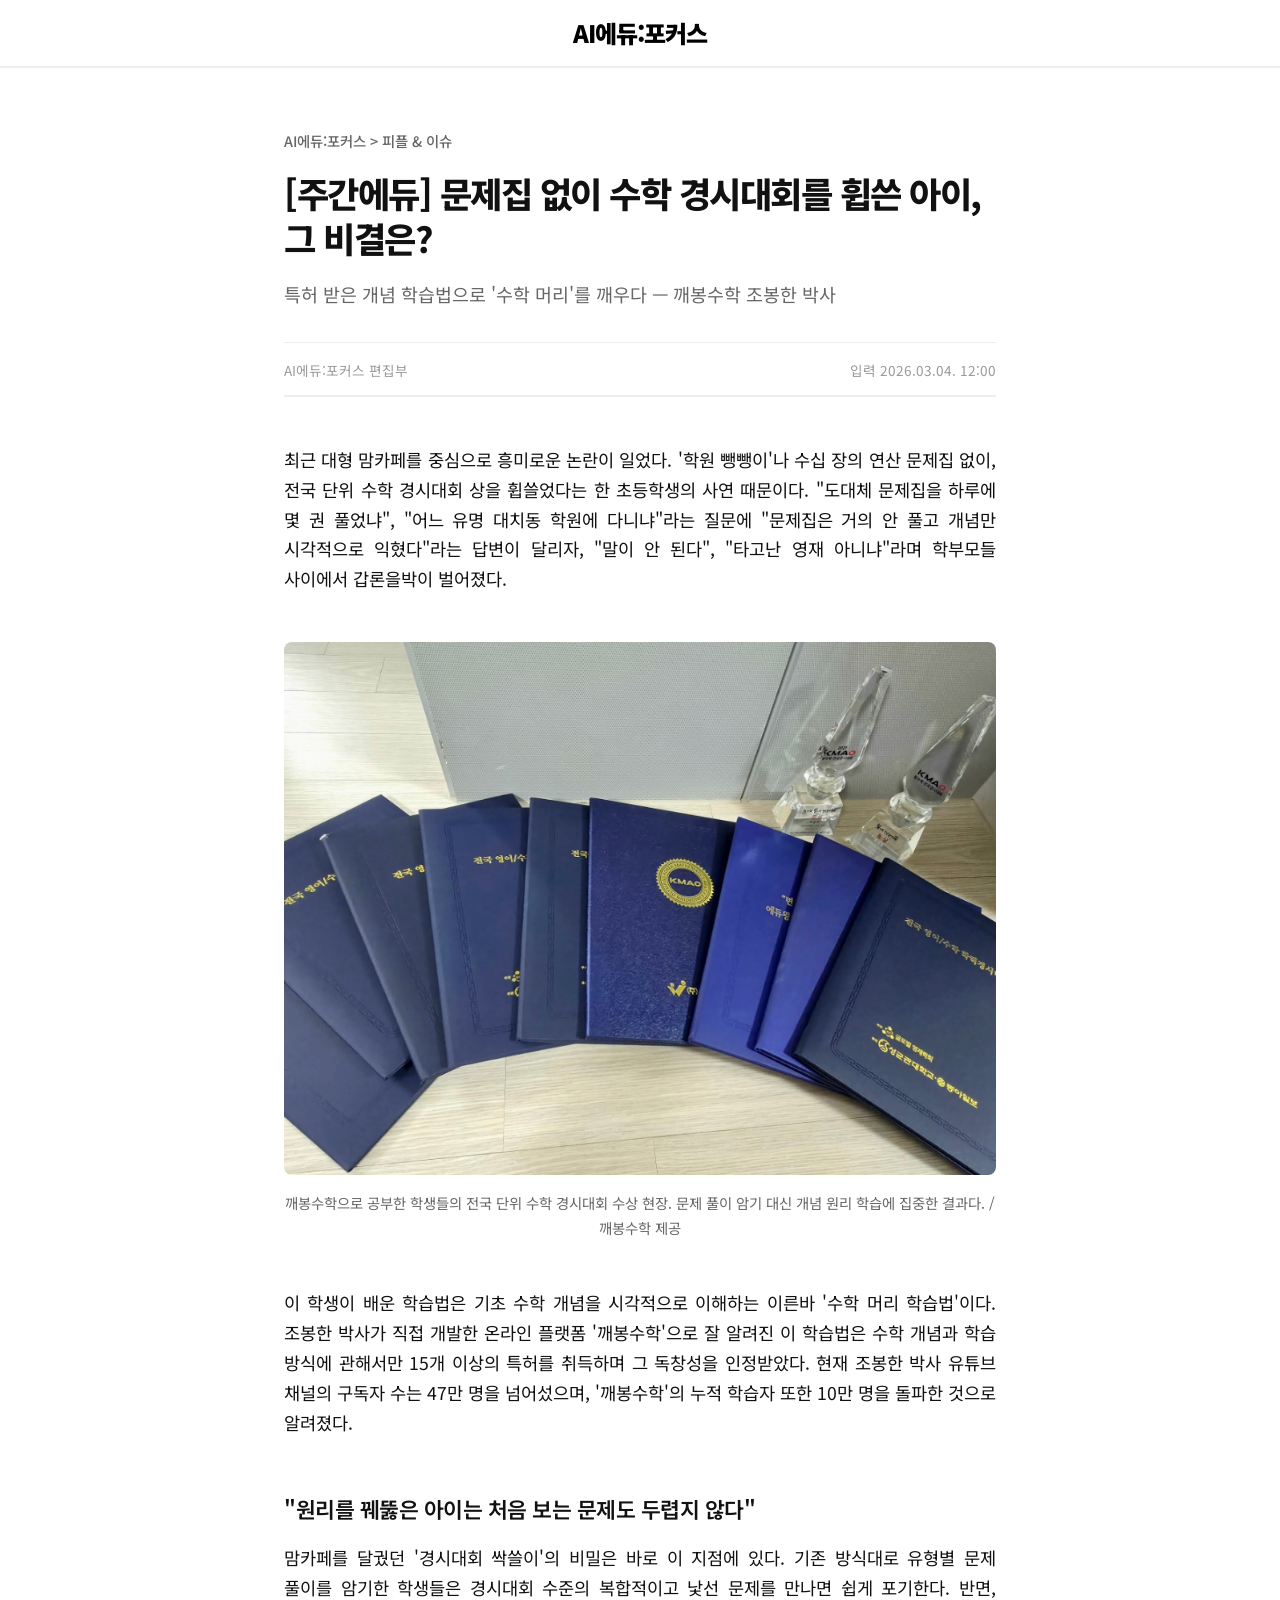
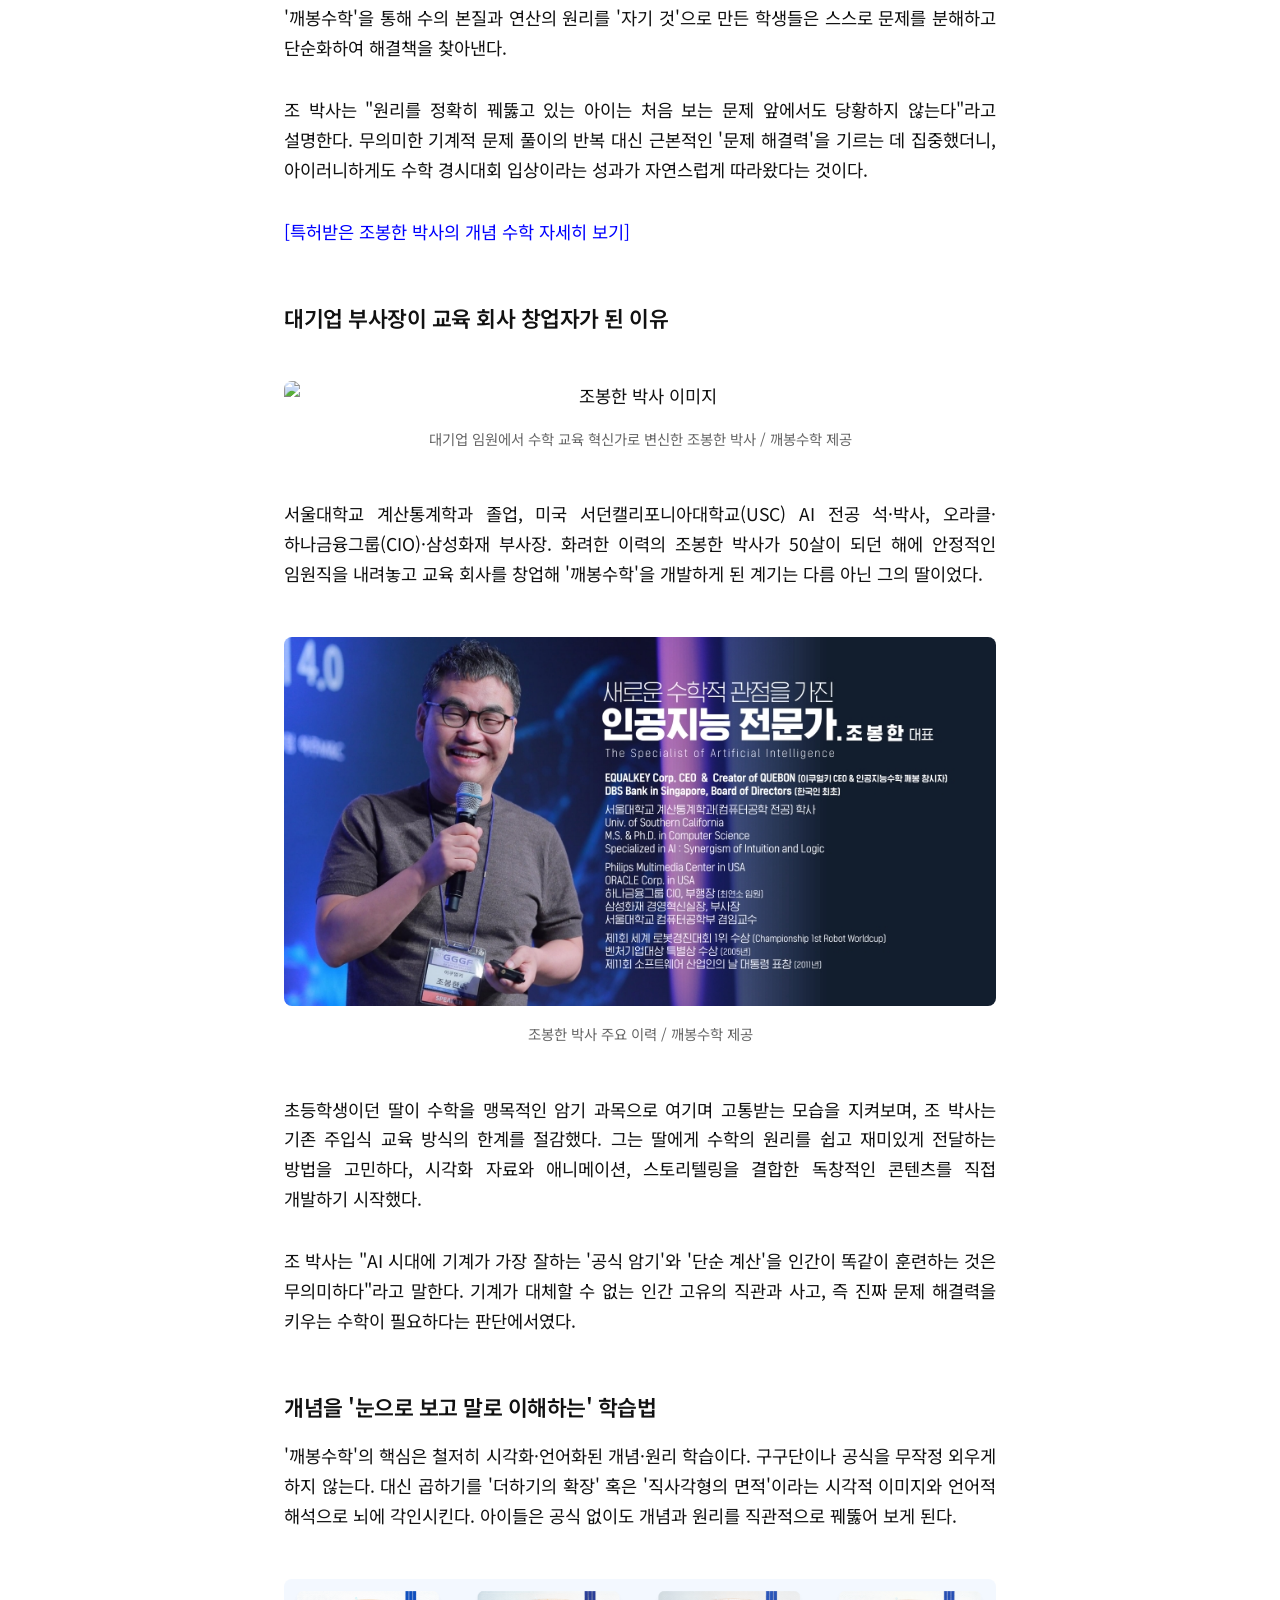
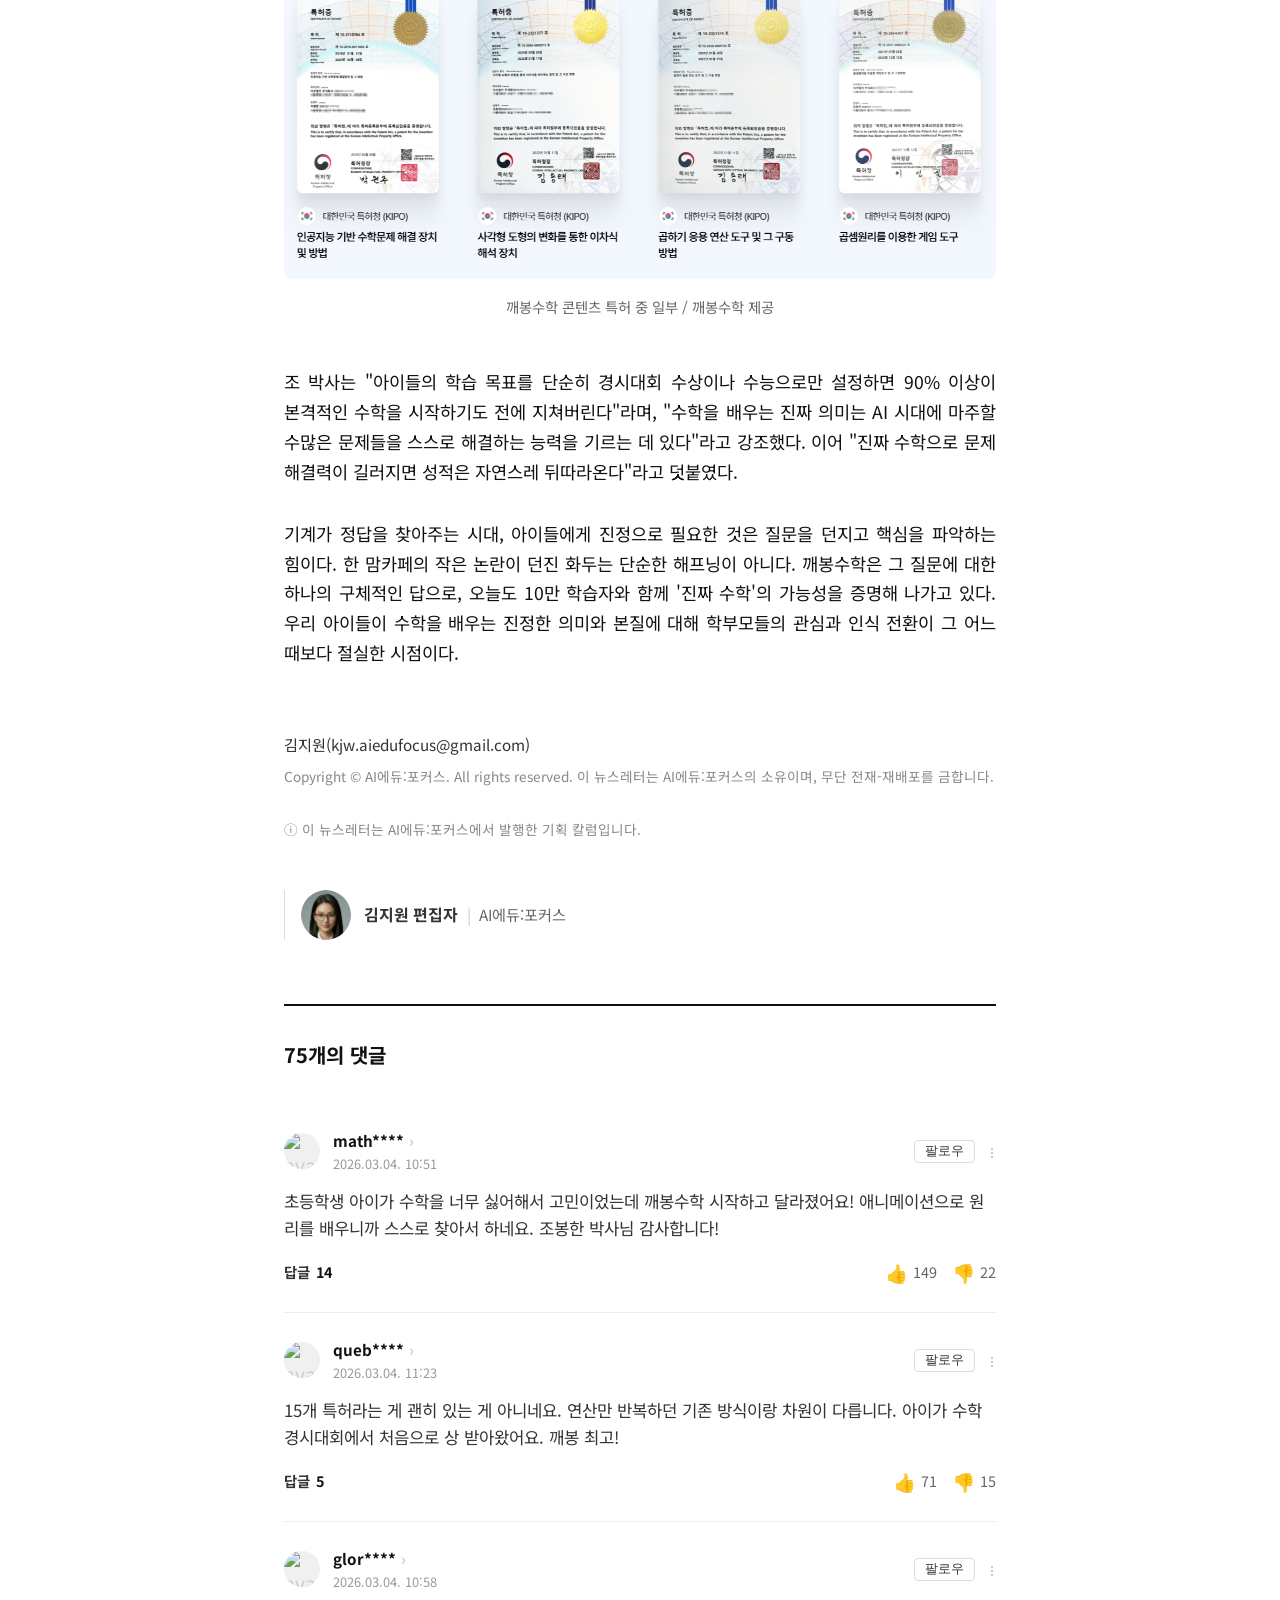
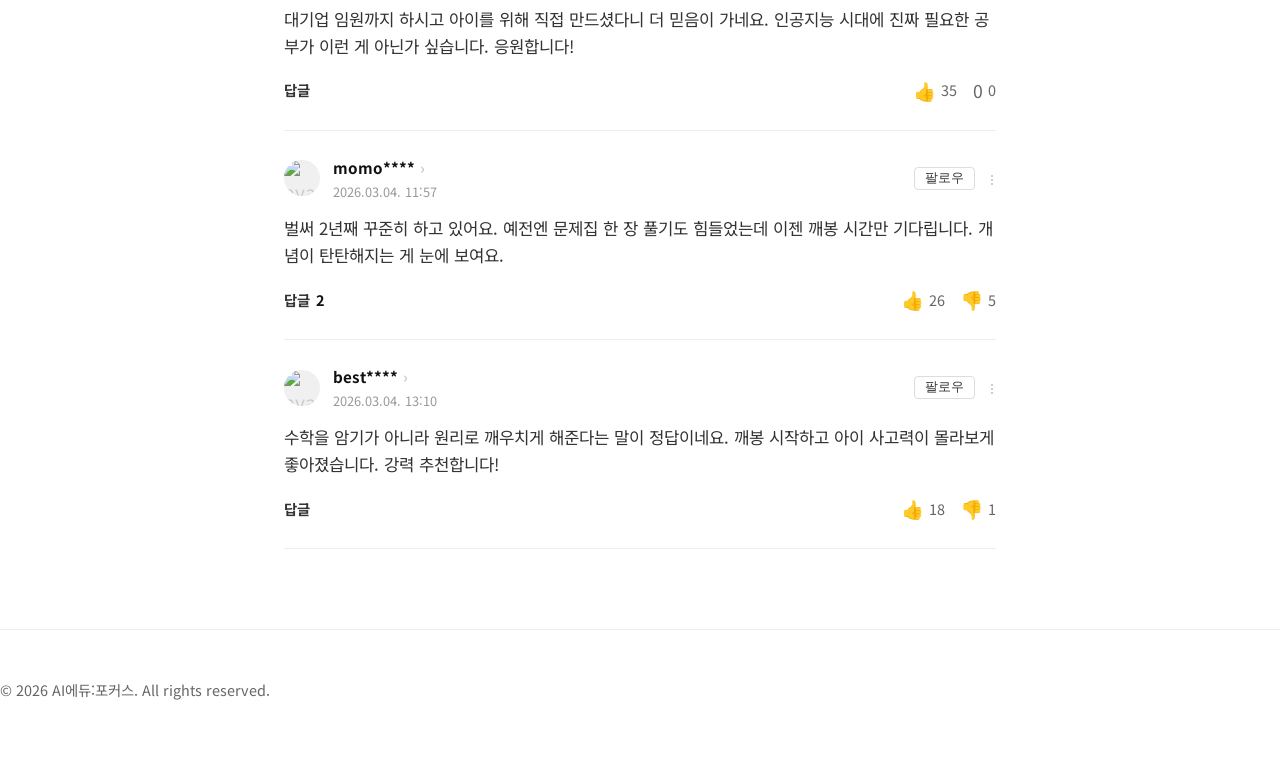
==== article-A-2.html @ d9b3e7bb "기획기사 콘텐츠 랜딩페이지" ====
<!DOCTYPE html>
<html lang="ko">

<head>
    <meta charset="UTF-8">
    <meta name="viewport" content="width=device-width, initial-scale=1.0">
    <title>[AI에듀:포커스] 문제집 없이 수학 경시대회를 휩쓴 아이, 그 비결은?</title>
    <link rel="stylesheet" href="styles.css">
    <link rel="preconnect" href="https://fonts.googleapis.com">
    <link rel="preconnect" href="https://fonts.gstatic.com" crossorigin>
    <link href="https://fonts.googleapis.com/css2?family=Noto+Sans+KR:wght@300;400;500;700;900&display=swap"
        rel="stylesheet">
</head>

<body>

    <header>
        <a href="#" class="logo">AI에듀:포커스</a>
    </header>

    <main>
        <article>
            <header class="article-header">
                <span class="category">AI에듀:포커스 > 피플 & 이슈</span>
                <h1>[주간에듀] 문제집 없이 수학 경시대회를 휩쓴 아이, 그 비결은?</h1>
                <p class="article-subtitle">특허 받은 개념 학습법으로 '수학 머리'를 깨우다 — 깨봉수학 조봉한 박사</p>

                <div class="article-info">
                    <div class="author">AI에듀:포커스 편집부</div>
                    <div class="date">입력 2026.03.04. 12:00</div>
                </div>
            </header>

            <section class="article-content">

                <!-- 도입: 맘카페 논란 -->
                <p>
                    최근 대형 맘카페를 중심으로 흥미로운 논란이 일었다. '학원 뺑뺑이'나 수십 장의 연산 문제집 없이, 전국 단위 수학 경시대회 상을 휩쓸었다는 한 초등학생의 사연 때문이다.
                    "도대체 문제집을 하루에 몇 권 풀었냐", "어느 유명 대치동 학원에 다니냐"라는 질문에 "문제집은 거의 안 풀고 개념만 시각적으로 익혔다"라는 답변이 달리자, "말이 안 된다",
                    "타고난 영재 아니냐"라며 학부모들 사이에서 갑론을박이 벌어졌다.
                </p>

                <!-- 수상 사진: 도입부 직후 배치 -->
                <div class="article-image-container">
                    <img src="img/awards.png" alt="깨봉수학 수상" class="article-image">
                    <p class="image-caption">깨봉수학으로 공부한 학생들의 전국 단위 수학 경시대회 수상 현장. 문제 풀이 암기 대신 개념 원리 학습에 집중한 결과다. / 깨봉수학
                        제공</p>
                </div>

                <!-- 수학 머리 학습법 소개 -->
                <p>
                    이 학생이 배운 학습법은 기초 수학 개념을 시각적으로 이해하는 이른바 '수학 머리 학습법'이다. 조봉한 박사가 직접 개발한 온라인 플랫폼
                    '깨봉수학'으로 잘 알려진 이 학습법은 수학 개념과 학습 방식에 관해서만 15개 이상의 특허를 취득하며 그 독창성을 인정받았다. 현재 조봉한 박사 유튜브 채널의 구독자 수는
                    47만 명을 넘어섰으며, '깨봉수학'의 누적 학습자 또한 10만 명을 돌파한 것으로 알려졌다.
                </p>

                <!-- 소제목: 경시대회 비밀 -->
                <h2 class="article-subheading">"원리를 꿰뚫은 아이는 처음 보는 문제도 두렵지 않다"</h2>

                <p>
                    맘카페를 달궜던 '경시대회 싹쓸이'의 비밀은 바로 이 지점에 있다. 기존 방식대로 유형별 문제 풀이를 암기한 학생들은 경시대회 수준의 복합적이고 낯선 문제를 만나면 쉽게 포기한다.
                    반면, '깨봉수학'을 통해 수의 본질과 연산의 원리를 '자기 것'으로 만든 학생들은 스스로 문제를 분해하고 단순화하여 해결책을 찾아낸다.
                </p>
                <p>
                    조 박사는 "원리를 정확히 꿰뚫고 있는 아이는 처음 보는 문제 앞에서도 당황하지 않는다"라고 설명한다.
                    무의미한 기계적 문제 풀이의 반복 대신 근본적인 '문제 해결력'을 기르는 데 집중했더니, 아이러니하게도 수학 경시대회 입상이라는 성과가 자연스럽게 따라왔다는 것이다.
                </p>

                <p style="margin-top: 30px;">
                    <a href="https://www.quebon.tv/products" style="color: blue; text-decoration: none;" target="_blank"
                        rel="noopener noreferrer">
                        [특허받은 조봉한 박사의 개념 수학 자세히 보기]
                    </a>
                </p>

                <!-- 소제목: 창업 스토리 -->
                <h2 class="article-subheading">대기업 부사장이 교육 회사 창업자가 된 이유</h2>

                <!-- 조봉한 박사 프로필 사진: 창업 스토리 직전 배치 -->
                <div class="article-image-container">
                    <img src="img/1Q2A0062.jpg" alt="조봉한 박사 이미지" class="article-image">
                    <p class="image-caption">대기업 임원에서 수학 교육 혁신가로 변신한 조봉한 박사 / 깨봉수학 제공</p>
                </div>

                <p>
                    서울대학교 계산통계학과 졸업, 미국 서던캘리포니아대학교(USC) AI 전공 석·박사, 오라클·하나금융그룹(CIO)·삼성화재 부사장. 화려한 이력의 조봉한 박사가
                    50살이 되던 해에 안정적인 임원직을 내려놓고 교육 회사를 창업해 '깨봉수학'을 개발하게 된 계기는 다름 아닌 그의 딸이었다.
                </p>

                <!-- 주요 이력 이미지: 이력 소개 직후 배치 -->
                <div class="article-image-container">
                    <img src="img/sam profile_1121.jpg" alt="조봉한 박사 주요 이력" class="article-image">
                    <p class="image-caption">조봉한 박사 주요 이력 / 깨봉수학 제공</p>
                </div>

                <p>
                    초등학생이던 딸이 수학을 맹목적인 암기 과목으로 여기며 고통받는 모습을 지켜보며, 조 박사는 기존 주입식 교육 방식의 한계를 절감했다.
                    그는 딸에게 수학의 원리를 쉽고 재미있게 전달하는 방법을 고민하다, 시각화 자료와 애니메이션, 스토리텔링을 결합한 독창적인 콘텐츠를 직접 개발하기 시작했다.
                </p>
                <p>
                    조 박사는 "AI 시대에 기계가 가장 잘하는 '공식 암기'와 '단순 계산'을 인간이 똑같이 훈련하는 것은 무의미하다"라고 말한다.
                    기계가 대체할 수 없는 인간 고유의 직관과 사고, 즉 진짜 문제 해결력을 키우는 수학이 필요하다는 판단에서였다.
                </p>

                <!-- 소제목: 학습법 원리 -->
                <h2 class="article-subheading">개념을 '눈으로 보고 말로 이해하는' 학습법</h2>

                <p>
                    '깨봉수학'의 핵심은 철저히 시각화·언어화된 개념·원리 학습이다. 구구단이나 공식을 무작정 외우게 하지 않는다. 대신 곱하기를 '더하기의 확장' 혹은 '직사각형의 면적'이라는
                    시각적 이미지와 언어적 해석으로 뇌에 각인시킨다. 아이들은 공식 없이도 개념과 원리를 직관적으로 꿰뚫어 보게 된다.
                </p>

                <!-- 특허 이미지: 학습법 원리 설명 직후 배치 -->
                <div class="article-image-container">
                    <img src="img/patent.png" alt="특허" class="article-image">
                    <p class="image-caption">깨봉수학 콘텐츠 특허 중 일부 / 깨봉수학 제공</p>
                </div>

                <p>
                    조 박사는 "아이들의 학습 목표를 단순히 경시대회 수상이나 수능으로만 설정하면 90% 이상이 본격적인 수학을 시작하기도 전에 지쳐버린다"라며,
                    "수학을 배우는 진짜 의미는 AI 시대에 마주할 수많은 문제들을 스스로 해결하는 능력을 기르는 데 있다"라고 강조했다.
                    이어 "진짜 수학으로 문제 해결력이 길러지면 성적은 자연스레 뒤따라온다"라고 덧붙였다.
                </p>

                <!-- 마무리 -->
                <p>
                    기계가 정답을 찾아주는 시대, 아이들에게 진정으로 필요한 것은 질문을 던지고 핵심을 파악하는 힘이다.
                    한 맘카페의 작은 논란이 던진 화두는 단순한 해프닝이 아니다. 깨봉수학은 그 질문에 대한 하나의 구체적인 답으로,
                    오늘도 10만 학습자와 함께 '진짜 수학'의 가능성을 증명해 나가고 있다.
                    우리 아이들이 수학을 배우는 진정한 의미와 본질에 대해 학부모들의 관심과 인식 전환이 그 어느 때보다 절실한 시점이다.
                </p>

                <div class="reporter-email">김지원(kjw.aiedufocus@gmail.com)</div>
                <div class="article-copyright">
                    Copyright © AI에듀:포커스. All rights reserved. 이 뉴스레터는 AI에듀:포커스의 소유이며, 무단 전재-재배포를 금합니다.
                </div>
                <div class="article-category-tag">
                    ⓘ 이 뉴스레터는 AI에듀:포커스에서 발행한 기획 칼럼입니다.
                </div>

                <div class="reporter-byline">
                    <div class="reporter-avatar"><img src="img/reporter-kjw-avatar.png" alt="김지원 편집자"></div>
                    <div class="reporter-info">
                        <span class="reporter-name">김지원 편집자</span>
                        <span class="reporter-sep">|</span>
                        <span class="reporter-company">AI에듀:포커스</span>
                    </div>
                </div>
            </section>

            <section class="comment-section">
                <div class="comment-count">
                    75개의 댓글
                </div>

                <ul class="comment-list">
                    <!-- Comment 1 -->
                    <li class="comment-item">
                        <div class="comment-header">
                            <div class="comment-user-info">
                                <div class="user-avatar">
                                    <img src="https://api.dicebear.com/7.x/avataaars/svg?seed=Lucky" alt="avatar">
                                </div>
                                <div class="user-name-wrapper">
                                    <span class="user-name">math****</span>
                                    <span class="comment-date">2026.03.04. 10:51</span>
                                </div>
                            </div>
                            <div class="comment-actions-right">
                                <button class="btn-follow">팔로우</button>
                                <span style="color: #ccc; cursor: pointer;">⋮</span>
                            </div>
                        </div>
                        <div class="comment-body">
                            초등학생 아이가 수학을 너무 싫어해서 고민이었는데 깨봉수학 시작하고 달라졌어요! 애니메이션으로 원리를 배우니까 스스로 찾아서 하네요. 조봉한 박사님 감사합니다!
                        </div>
                        <div class="comment-footer">
                            <a href="#" class="btn-reply">답글 <span class="reply-count">14</span></a>
                            <div class="comment-votes">
                                <div class="vote-item"><span class="vote-icon">👍</span> 149</div>
                                <div class="vote-item"><span class="vote-icon">👎</span> 22</div>
                            </div>
                        </div>
                    </li>

                    <!-- Comment 2 -->
                    <li class="comment-item">
                        <div class="comment-header">
                            <div class="comment-user-info">
                                <div class="user-avatar">
                                    <img src="https://api.dicebear.com/7.x/avataaars/svg?seed=Happy" alt="avatar">
                                </div>
                                <div class="user-name-wrapper">
                                    <span class="user-name">queb****</span>
                                    <span class="comment-date">2026.03.04. 11:23</span>
                                </div>
                            </div>
                            <div class="comment-actions-right">
                                <button class="btn-follow">팔로우</button>
                                <span style="color: #ccc; cursor: pointer;">⋮</span>
                            </div>
                        </div>
                        <div class="comment-body">
                            15개 특허라는 게 괜히 있는 게 아니네요. 연산만 반복하던 기존 방식이랑 차원이 다릅니다. 아이가 수학 경시대회에서 처음으로 상 받아왔어요. 깨봉 최고!
                        </div>
                        <div class="comment-footer">
                            <a href="#" class="btn-reply">답글 <span class="reply-count">5</span></a>
                            <div class="comment-votes">
                                <div class="vote-item"><span class="vote-icon">👍</span> 71</div>
                                <div class="vote-item"><span class="vote-icon">👎</span> 15</div>
                            </div>
                        </div>
                    </li>

                    <!-- Comment 3 -->
                    <li class="comment-item">
                        <div class="comment-header">
                            <div class="comment-user-info">
                                <div class="user-avatar">
                                    <img src="https://api.dicebear.com/7.x/avataaars/svg?seed=Simba" alt="avatar">
                                </div>
                                <div class="user-name-wrapper">
                                    <span class="user-name">glor****</span>
                                    <span class="comment-date">2026.03.04. 10:58</span>
                                </div>
                            </div>
                            <div class="comment-actions-right">
                                <button class="btn-follow">팔로우</button>
                                <span style="color: #ccc; cursor: pointer;">⋮</span>
                            </div>
                        </div>
                        <div class="comment-body">
                            대기업 임원까지 하시고 아이를 위해 직접 만드셨다니 더 믿음이 가네요. 인공지능 시대에 진짜 필요한 공부가 이런 게 아닌가 싶습니다. 응원합니다!
                        </div>
                        <div class="comment-footer">
                            <a href="#" class="btn-reply">답글</a>
                            <div class="comment-votes">
                                <div class="vote-item"><span class="vote-icon">👍</span> 35</div>
                                <div class="vote-item"><span class="vote-icon">0</span> 0</div>
                            </div>
                        </div>
                    </li>

                    <!-- Comment 4 -->
                    <li class="comment-item">
                        <div class="comment-header">
                            <div class="comment-user-info">
                                <div class="user-avatar">
                                    <img src="https://api.dicebear.com/7.x/avataaars/svg?seed=Bear" alt="avatar">
                                </div>
                                <div class="user-name-wrapper">
                                    <span class="user-name">momo****</span>
                                    <span class="comment-date">2026.03.04. 11:57</span>
                                </div>
                            </div>
                            <div class="comment-actions-right">
                                <button class="btn-follow">팔로우</button>
                                <span style="color: #ccc; cursor: pointer;">⋮</span>
                            </div>
                        </div>
                        <div class="comment-body">
                            벌써 2년째 꾸준히 하고 있어요. 예전엔 문제집 한 장 풀기도 힘들었는데 이젠 깨봉 시간만 기다립니다. 개념이 탄탄해지는 게 눈에 보여요.
                        </div>
                        <div class="comment-footer">
                            <a href="#" class="btn-reply">답글 <span class="reply-count">2</span></a>
                            <div class="comment-votes">
                                <div class="vote-item"><span class="vote-icon">👍</span> 26</div>
                                <div class="vote-item"><span class="vote-icon">👎</span> 5</div>
                            </div>
                        </div>
                    </li>

                    <!-- Comment 5 -->
                    <li class="comment-item">
                        <div class="comment-header">
                            <div class="comment-user-info">
                                <div class="user-avatar">
                                    <img src="https://api.dicebear.com/7.x/avataaars/svg?seed=Daisy" alt="avatar">
                                </div>
                                <div class="user-name-wrapper">
                                    <span class="user-name">best****</span>
                                    <span class="comment-date">2026.03.04. 13:10</span>
                                </div>
                            </div>
                            <div class="comment-actions-right">
                                <button class="btn-follow">팔로우</button>
                                <span style="color: #ccc; pointer-events: none;">⋮</span>
                            </div>
                        </div>
                        <div class="comment-body">
                            수학을 암기가 아니라 원리로 깨우치게 해준다는 말이 정답이네요. 깨봉 시작하고 아이 사고력이 몰라보게 좋아졌습니다. 강력 추천합니다!
                        </div>
                        <div class="comment-footer">
                            <a href="#" class="btn-reply">답글</a>
                            <div class="comment-votes">
                                <div class="vote-item"><span class="vote-icon">👍</span> 18</div>
                                <div class="vote-item"><span class="vote-icon">👎</span> 1</div>
                            </div>
                        </div>
                    </li>
                </ul>
            </section>
        </article>
    </main>

    <footer>
        <p>&copy; 2026 AI에듀:포커스. All rights reserved.</p>
    </footer>

</body>

</html>
---- styles.css ----
:root {
    --bg-color: #ffffff;
    --text-color: #111111;
    --secondary-text: #666666;
    --border-color: #eeeeee;
    --accent-color: #000000;
    --font-family: 'Noto Sans KR', 'Inter', -apple-system, BlinkMacSystemFont, 'Segoe UI', Roboto, sans-serif;
    --max-width: 760px;
}

* {
    margin: 0;
    padding: 0;
    box-sizing: border-box;
}

body {
    background-color: var(--bg-color);
    color: var(--text-color);
    font-family: var(--font-family);
    line-height: 1.7;
    -webkit-font-smoothing: antialiased;
}

/* Header */
header {
    border-bottom: 2px solid var(--border-color);
    padding: 0.8rem 0;
    text-align: center;
    position: sticky;
    top: 0;
    background: rgba(255, 255, 255, 0.95);
    backdrop-filter: blur(5px);
    z-index: 9999;
}

.logo {
    font-size: 1.5rem;
    font-weight: 900;
    letter-spacing: -1px;
    color: var(--accent-color);
    text-decoration: none;
}

/* Main Layout */
main {
    max-width: var(--max-width);
    margin: 3rem auto;
    padding: 0 1.5rem;
    /* 본문 좌우 여백 설정 */
}

/* Article Header */
.article-header {
    margin-bottom: 3rem;
    text-align: left;
    position: relative;
    z-index: 1;
}

.category {
    font-size: 0.9rem;
    color: var(--secondary-text);
    margin-bottom: 1rem;
    display: block;
    font-weight: 500;
}

h1 {
    font-size: 2.2rem;
    line-height: 1.3;
    font-weight: 800;
    margin-bottom: 1.2rem;
    letter-spacing: -1.5px;
    word-break: keep-all;
}

.article-subtitle {
    font-size: 1.15rem;
    color: var(--secondary-text);
    margin-bottom: 2rem;
    font-weight: 400;
    line-height: 1.6;
}

.article-info {
    font-size: 0.85rem;
    color: #999;
    border-top: 1px solid var(--border-color);
    padding-top: 1rem;
    display: flex;
    justify-content: space-between;
}

/* Article Content */
.article-content {
    font-size: 1.1rem;
}

p {
    margin-bottom: 2rem;
    word-break: keep-all;
    text-align: justify;
}

.article-subheading {
    font-size: 1.35rem;
    font-weight: 600;
    margin: 3.5rem 0 1.2rem;
    line-height: 1.4;
    letter-spacing: -0.5px;
    word-break: keep-all;
}

.highlight-box {
    background-color: #f9f9f9;
    padding: 2rem;
    border-left: 4px solid var(--accent-color);
    margin: 3rem 0;
    font-style: italic;
    font-size: 1.1rem;
}

/* =========================================
   통합 이미지 스타일 최적화 (가장 중요한 부분)
========================================= */
.article-image-container {
    width: 100%;
    /* 본문 텍스트 영역의 너비를 넘지 않게 100%로 제한 */
    margin: 3rem 0;
    /* 이미지 위아래 넉넉한 여백 추가 */
    text-align: center;
    /* 캡션 텍스트 가운데 정렬 */
}

.article-image {
    display: block;
    width: 100%;
    /* 이미지가 본문 너비에 딱 맞게 꽉 차도록 설정 */
    height: auto;
    /* 비율이 깨지지 않게 높이 자동 조절 */
    margin: 0 auto;
    /* 이미지를 중앙에 배치 */
    border-radius: 8px;
    /* 모서리를 부드럽게 (원치 않으면 삭제) */
}

.image-caption {
    font-size: 0.9rem;
    color: var(--secondary-text);
    margin-top: 10px;
}

/* Footer */
footer {
    border-top: 1px solid var(--border-color);
    padding: 3rem 0;
    margin-top: 5rem;
    text-align: center;
    color: var(--secondary-text);
    font-size: 0.9rem;
}

/* =========================================
   Portal (Index) Page Styles
========================================= */
.portal-container {
    max-width: 900px; /* 포털은 약간 더 넓게 설정 */
    margin: 4rem auto;
    padding: 0 1.5rem;
}

.portal-header {
    text-align: center;
    margin-bottom: 5rem;
}

.portal-title {
    font-size: 3rem;
    font-weight: 900;
    letter-spacing: -2px;
    margin-bottom: 1rem;
}

.portal-subtitle {
    font-size: 1.2rem;
    color: var(--secondary-text);
    max-width: 500px;
    margin: 0 auto;
}

.article-grid {
    display: grid;
    grid-template-columns: repeat(2, 1fr);
    gap: 2.5rem;
    margin-bottom: 5rem;
}

.article-card {
    text-decoration: none;
    color: inherit;
    display: flex;
    flex-direction: column;
    background: #fff;
    border: 1px solid var(--border-color);
    border-radius: 12px;
    overflow: hidden;
    transition: all 0.3s cubic-bezier(0.4, 0, 0.2, 1);
    position: relative;
    top: 0;
}

.article-card:hover {
    top: -8px;
    box-shadow: 0 20px 40px rgba(0,0,0,0.08);
    border-color: #ddd;
}

.card-image-wrap {
    width: 100%;
    aspect-ratio: 16 / 9;
    background-color: #f5f5f5;
    overflow: hidden;
}

.card-image-wrap img {
    width: 100%;
    height: 100%;
    object-fit: cover;
    transition: transform 0.5s ease;
}

.article-card:hover .card-image-wrap img {
    transform: scale(1.05);
}

.card-content {
    padding: 1.5rem;
    display: flex;
    flex-direction: column;
    flex-grow: 1;
}

.card-category {
    font-size: 0.8rem;
    font-weight: 700;
    color: #5566aa;
    text-transform: uppercase;
    margin-bottom: 0.8rem;
    letter-spacing: 0.5px;
}

.card-title {
    font-size: 1.3rem;
    font-weight: 800;
    line-height: 1.4;
    margin-bottom: 1rem;
    word-break: keep-all;
}

.card-excerpt {
    font-size: 0.95rem;
    color: var(--secondary-text);
    line-height: 1.6;
    margin-bottom: 1.5rem;
    flex-grow: 1;
    display: -webkit-box;
    -webkit-line-clamp: 2;
    line-clamp: 2;
    -webkit-box-orient: vertical;
    overflow: hidden;
}

.card-footer {
    border-top: 1px solid #f0f0f0;
    padding-top: 1rem;
    font-size: 0.85rem;
    color: #999;
    display: flex;
    justify-content: space-between;
    align-items: center;
}

.version-badge {
    background: #f0f0f0;
    padding: 2px 8px;
    border-radius: 4px;
    font-weight: 600;
    font-size: 0.75rem;
    color: #666;
}

/* Section Dividers */
.section-title {
    font-size: 1.5rem;
    font-weight: 800;
    margin-bottom: 2rem;
    padding-bottom: 0.8rem;
    border-bottom: 2px solid var(--accent-color);
}

/* Animations */
@keyframes fadeInUp {
    from {
        opacity: 0;
        transform: translateY(20px);
    }
    to {
        opacity: 1;
        transform: translateY(0);
    }
}

.staggered-entry > * {
    opacity: 0;
    animation: fadeInUp 0.6s ease forwards;
}

.staggered-entry > *:nth-child(1) { animation-delay: 0.1s; }
.staggered-entry > *:nth-child(2) { animation-delay: 0.2s; }
.staggered-entry > *:nth-child(3) { animation-delay: 0.3s; }
.staggered-entry > *:nth-child(4) { animation-delay: 0.4s; }

/* Responsive Grid */
@media (max-width: 768px) {
    .article-grid {
        grid-template-columns: 1fr;
    }
    .portal-title {
        font-size: 2.2rem;
    }
}

.reporter-email {
    margin-top: 4rem;
    font-size: 0.95rem;
    color: #333;
    margin-bottom: 0.5rem;
}

.article-copyright {
    font-size: 0.85rem;
    color: #888;
    margin-bottom: 2rem;
    line-height: 1.5;
}

.article-category-tag {
    font-size: 0.85rem;
    color: #888;
    margin-bottom: 3rem;
    display: flex;
    align-items: center;
    gap: 0.4rem;
}

.article-category-tag span {
    background-color: #f0f4ff;
    color: #5566aa;
    padding: 0 4px;
    border-radius: 2px;
}

/* =========================================
   기자 바이라인 (Reporter Byline)
========================================= */
.reporter-byline {
    margin: 3rem 0;
    padding-left: 1rem;
    border-left: 1px solid #ddd;
    display: flex;
    align-items: center;
    gap: 0.8rem;
}

.reporter-avatar {
    width: 50px;
    height: 50px;
    background-color: #e0e0e0;
    border-radius: 50%;
    display: flex;
    align-items: center;
    justify-content: center;
    overflow: hidden;
}

.reporter-avatar img {
    width: 100%;
    height: 100%;
    object-fit: cover;
}

.reporter-avatar i {
    width: 100%;
    height: 100%;
    background-image: url('data:image/svg+xml;utf8,<svg xmlns="http://www.w3.org/2000/svg" viewBox="0 0 24 24" fill="%23FFFFFF"><path d="M12 12c2.21 0 4-1.79 4-4s-1.79-4-4-4-4 1.79-4 4 1.79 4 4 4zm0 2c-2.67 0-8 1.34-8 4v2h16v-2c0-2.66-5.33-4-8-4z"/></svg>');
    background-size: cover;
}

.reporter-info {
    font-size: 1rem;
    color: #333;
}

.reporter-name {
    font-weight: 700;
}

.reporter-sep {
    color: #ccc;
    margin: 0 0.3rem;
}

.reporter-company {
    color: #666;
    font-size: 0.95rem;
}

/* =========================================
   댓글 섹션 (Comment Section)
========================================= */
.comment-section {
    margin-top: 4rem;
    padding-top: 2rem;
    border-top: 2px solid var(--text-color);
}

.comment-count {
    font-size: 1.25rem;
    font-weight: 700;
    margin-bottom: 2rem;
    display: flex;
    align-items: center;
    gap: 0.5rem;
}

.comment-list {
    list-style: none;
}

.comment-item {
    padding: 1.5rem 0;
    border-bottom: 1px solid var(--border-color);
}

.comment-header {
    display: flex;
    align-items: center;
    justify-content: space-between;
    margin-bottom: 0.8rem;
}

.comment-user-info {
    display: flex;
    align-items: center;
    gap: 0.8rem;
}

.user-avatar {
    width: 36px;
    height: 36px;
    background-color: #f0f0f0;
    border-radius: 50%;
    display: flex;
    align-items: center;
    justify-content: center;
    font-size: 1.2rem;
    color: #ccc;
    overflow: hidden;
}

.user-avatar img {
    width: 100%;
    height: 100%;
    object-fit: cover;
}

.user-name-wrapper {
    display: flex;
    flex-direction: column;
}

.user-name {
    font-weight: 700;
    font-size: 0.95rem;
    display: flex;
    align-items: center;
    gap: 0.3rem;
}

.user-name::after {
    content: '›';
    color: #ccc;
}

.comment-date {
    font-size: 0.8rem;
    color: #999;
}

.comment-actions-right {
    display: flex;
    align-items: center;
    gap: 0.8rem;
}

.btn-follow {
    background: none;
    border: 1px solid #ddd;
    border-radius: 4px;
    padding: 2px 10px;
    font-size: 0.8rem;
    color: #333;
    cursor: pointer;
}

.comment-body {
    font-size: 1.05rem;
    color: #333;
    line-height: 1.6;
    margin-bottom: 1rem;
    word-break: break-all;
}

.comment-footer {
    display: flex;
    align-items: center;
    justify-content: space-between;
}

.btn-reply {
    font-size: 0.9rem;
    font-weight: 700;
    color: #333;
    text-decoration: none;
    display: flex;
    align-items: center;
    gap: 0.4rem;
}

.reply-count {
    color: var(--text-color);
}

.comment-votes {
    display: flex;
    align-items: center;
    gap: 1rem;
}

.vote-item {
    display: flex;
    align-items: center;
    gap: 0.3rem;
    font-size: 0.9rem;
    color: #666;
    cursor: pointer;
}

.vote-icon {
    font-size: 1.1rem;
}

/* Responsive */
@media (max-width: 768px) {
    h1 {
        font-size: 2rem;
    }

    .article-subtitle {
        font-size: 1.1rem;
    }
}

/* 본문 이미지 컨테이너 스타일 */
.representative-image-container {
    width: 100%;
    /* 부모 요소(콘텐츠 영역) 너비를 가득 채웁니다 */
    margin: 3rem 0;
    /* 본문 텍스트와 구분하기 위해 위아래 여백을 넉넉히 줍니다 */
    text-align: center;
    /* 캡션을 가운데 정렬합니다 */
}

/* 이미지 스타일 */
img.representative-image {
    display: block;
    /* 블록 요소로 만들어 가운데 정렬을 가능하게 합니다 */
    width: 100%;
    /* 이미지를 콘텐츠 너비에 맞게 꽉 채웁니다 */
    height: auto;
    /* 비율을 유지하며 높이를 자동으로 조정합니다 */
    margin: 0 auto;
    /* 이미지를 컨테이너 내에서 가운데 정렬합니다 */
}

/* 캡션 스타일 */
.image-caption {
    font-size: 0.9rem;
    /* 글꼴 크기를 본문보다 약간 작게 설정합니다 */
    color: var(--secondary-text);
    /* 글꼴 색상을 회색 톤으로 설정합니다 */
    margin-top: 1rem;
    /* 이미지와 캡션 사이 여백을 줍니다 */
    text-align: center;
    /* 캡션을 가운데 정렬합니다 */
}
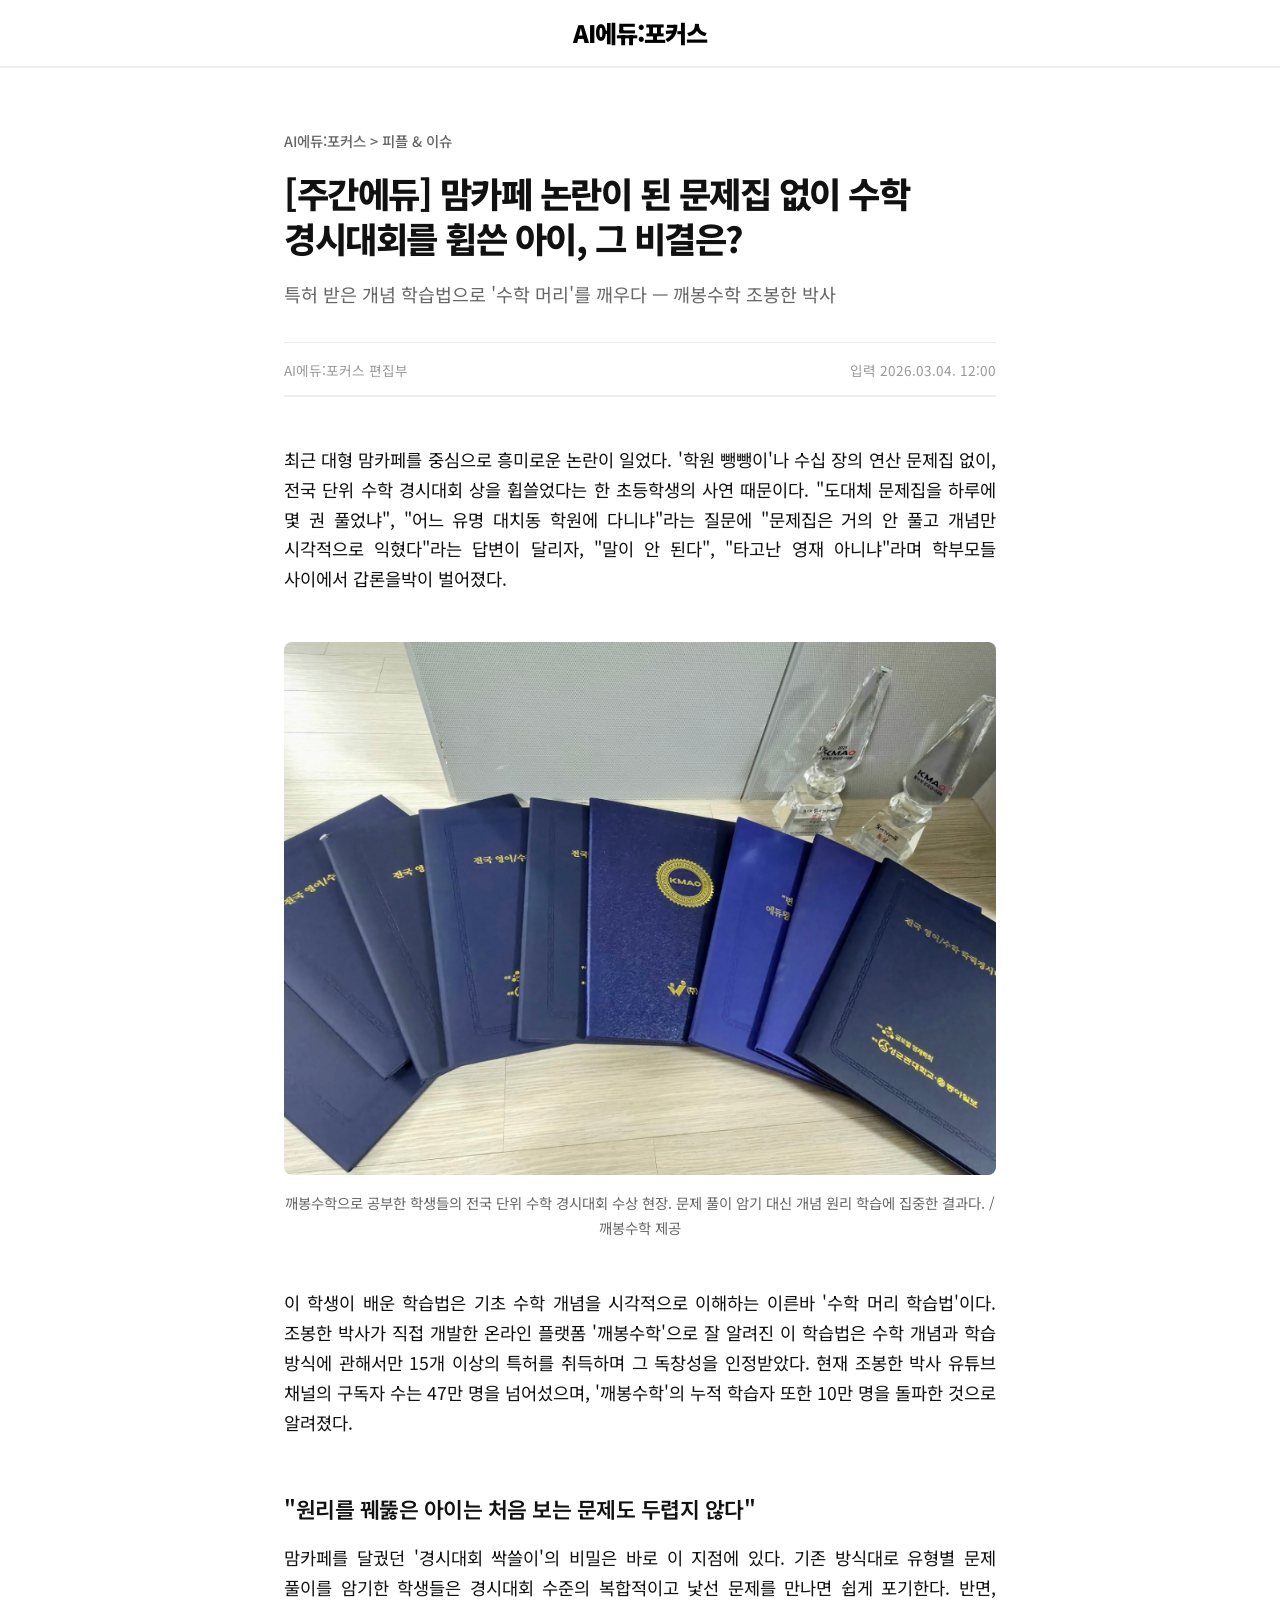
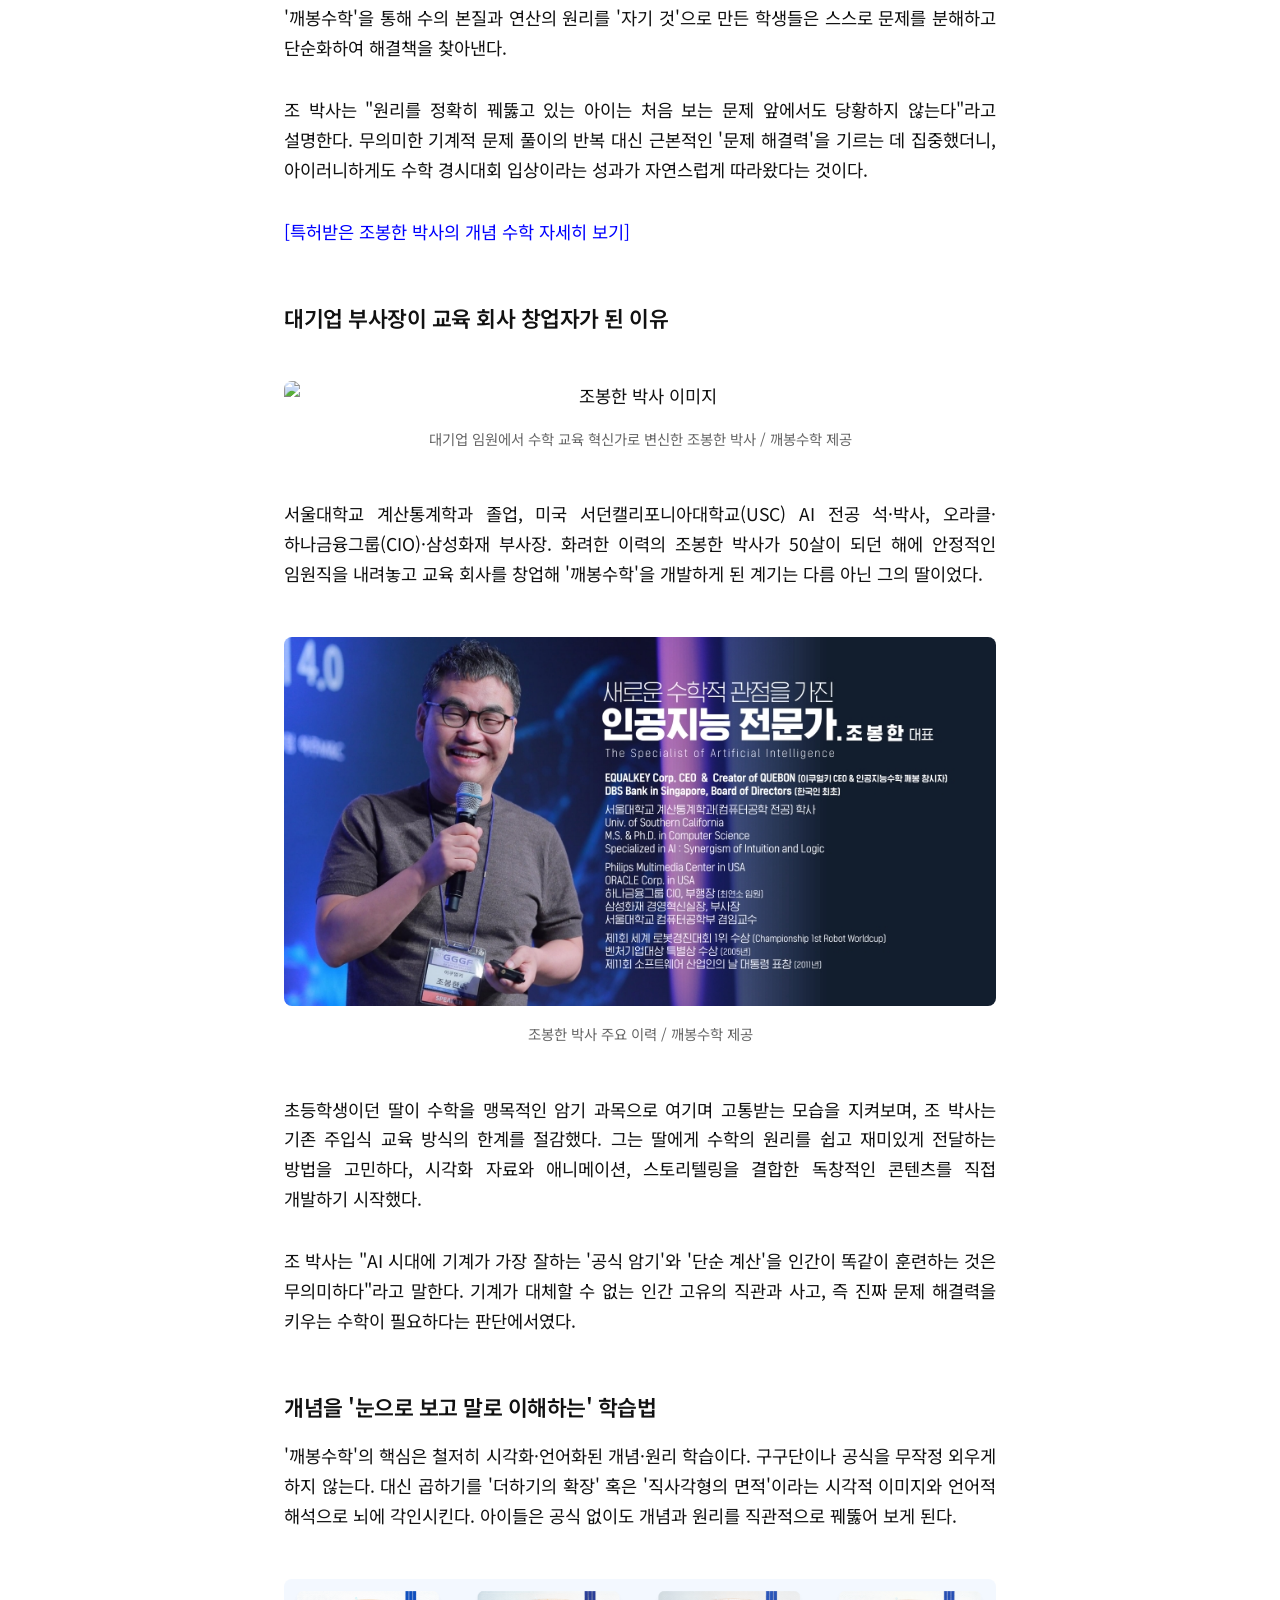
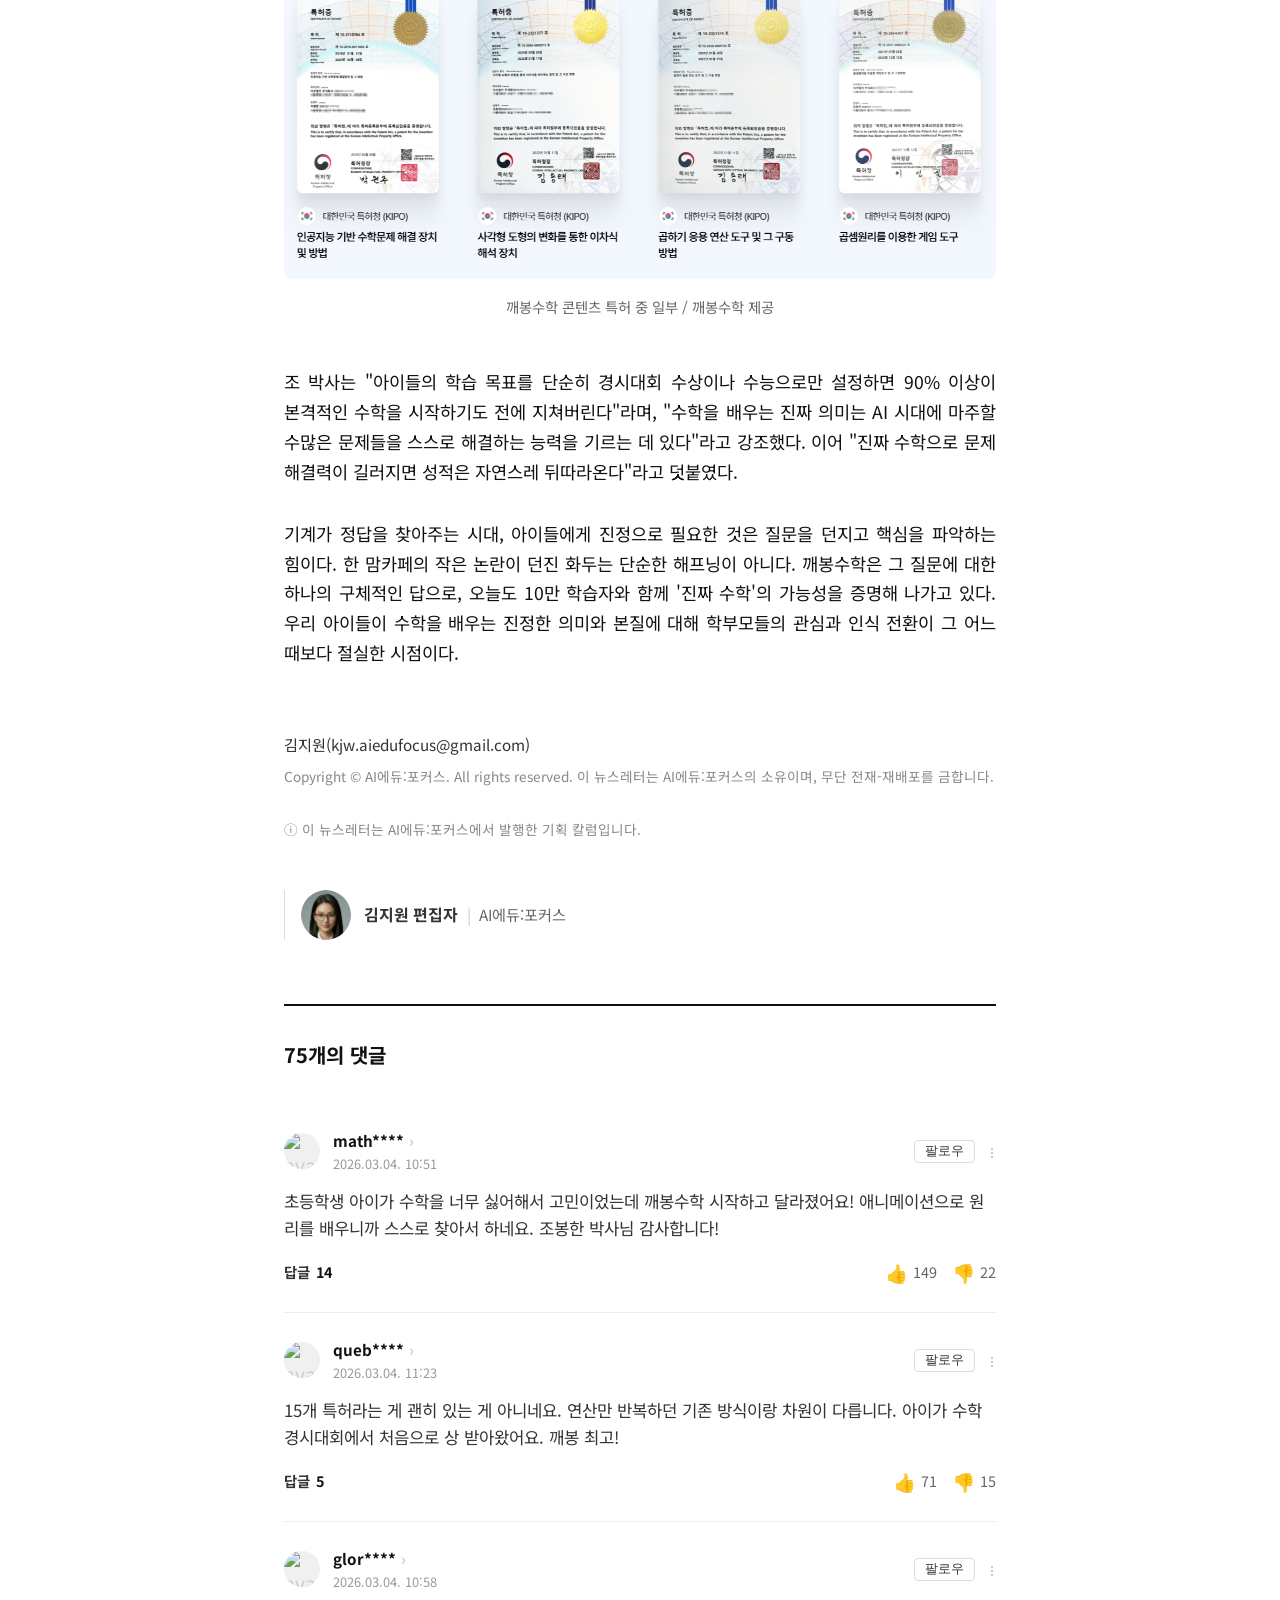
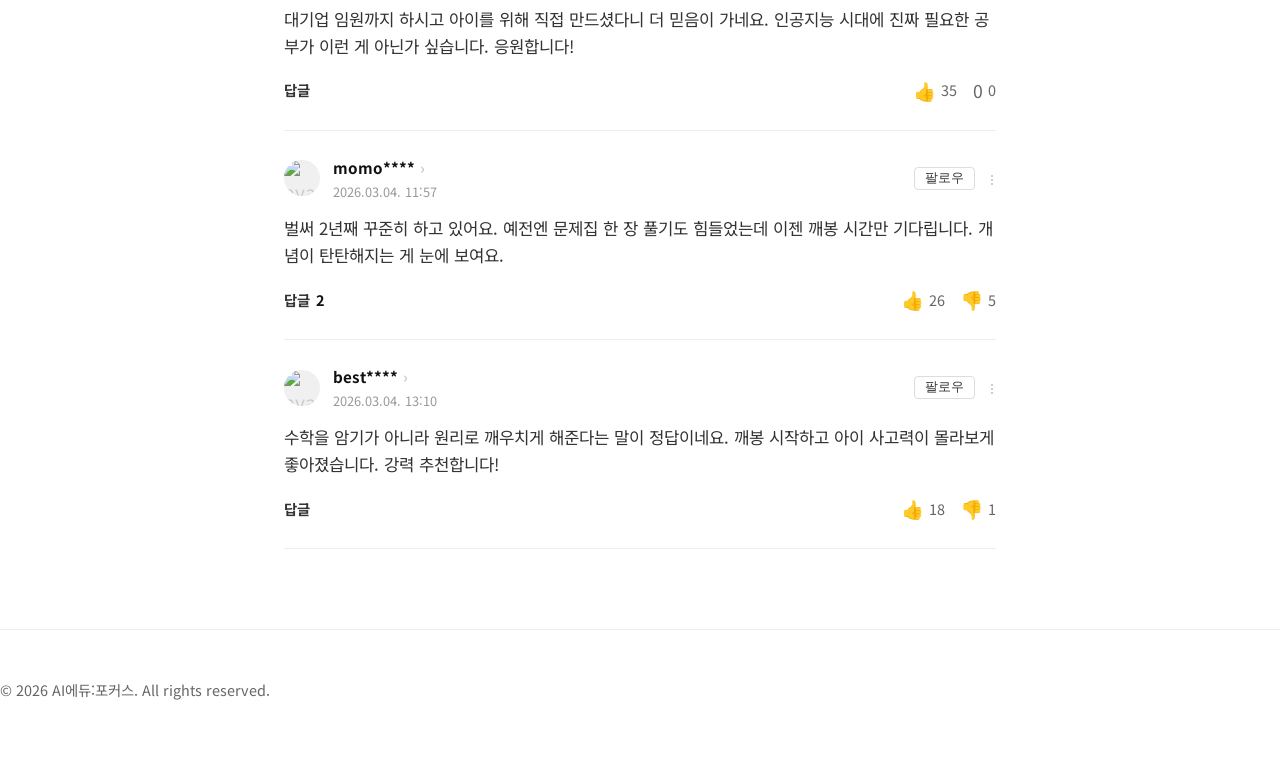
==== commit 7310507c: "페이지 수정" ====
--- a/article-A-2.html
+++ b/article-A-2.html
@@ -4,7 +4,7 @@
 <head>
     <meta charset="UTF-8">
     <meta name="viewport" content="width=device-width, initial-scale=1.0">
-    <title>[AI에듀:포커스] 문제집 없이 수학 경시대회를 휩쓴 아이, 그 비결은?</title>
+    <title>[AI에듀:포커스] 맘카페 논란이 된 문제집 없이 수학 경시대회를 휩쓴 아이, 그 비결은?</title>
     <link rel="stylesheet" href="styles.css">
     <link rel="preconnect" href="https://fonts.googleapis.com">
     <link rel="preconnect" href="https://fonts.gstatic.com" crossorigin>
@@ -22,7 +22,7 @@
         <article>
             <header class="article-header">
                 <span class="category">AI에듀:포커스 > 피플 & 이슈</span>
-                <h1>[주간에듀] 문제집 없이 수학 경시대회를 휩쓴 아이, 그 비결은?</h1>
+                <h1>[주간에듀] 맘카페 논란이 된 문제집 없이 수학 경시대회를 휩쓴 아이, 그 비결은?</h1>
                 <p class="article-subtitle">특허 받은 개념 학습법으로 '수학 머리'를 깨우다 — 깨봉수학 조봉한 박사</p>
 
                 <div class="article-info">
